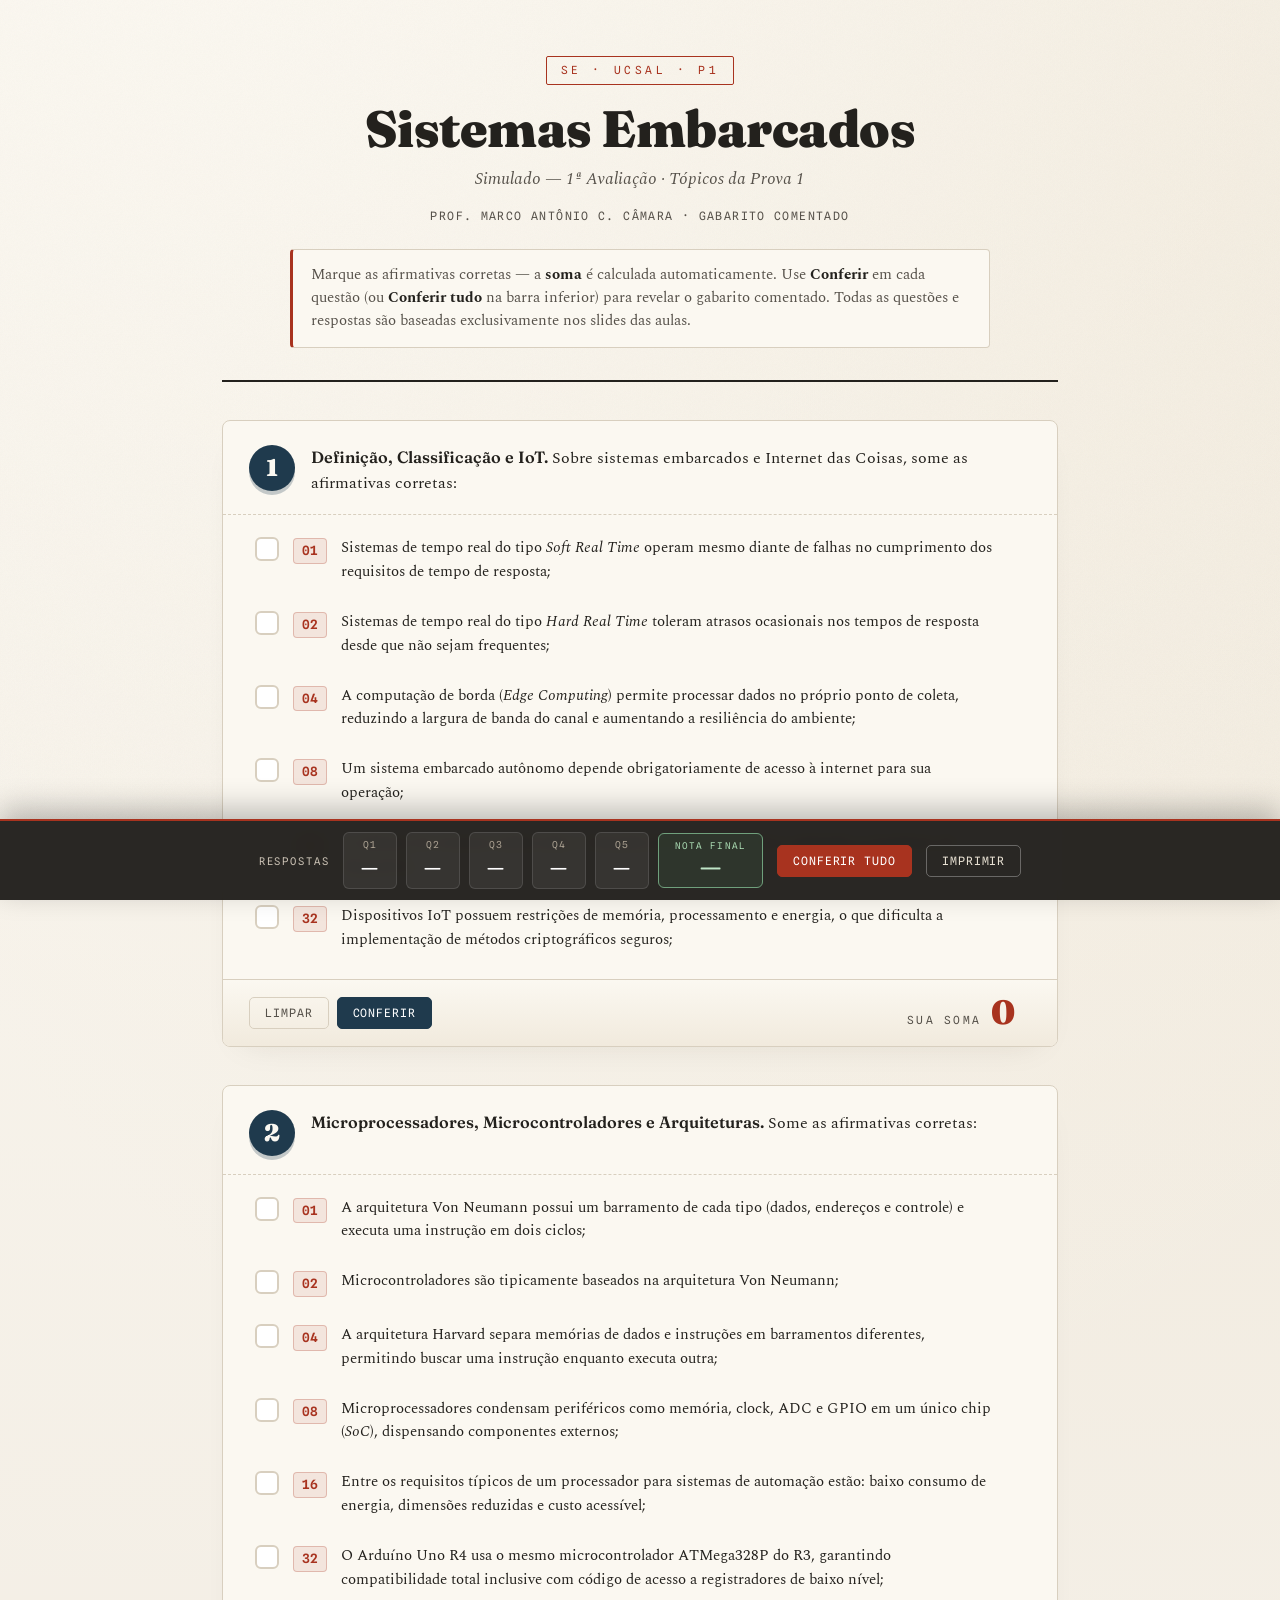
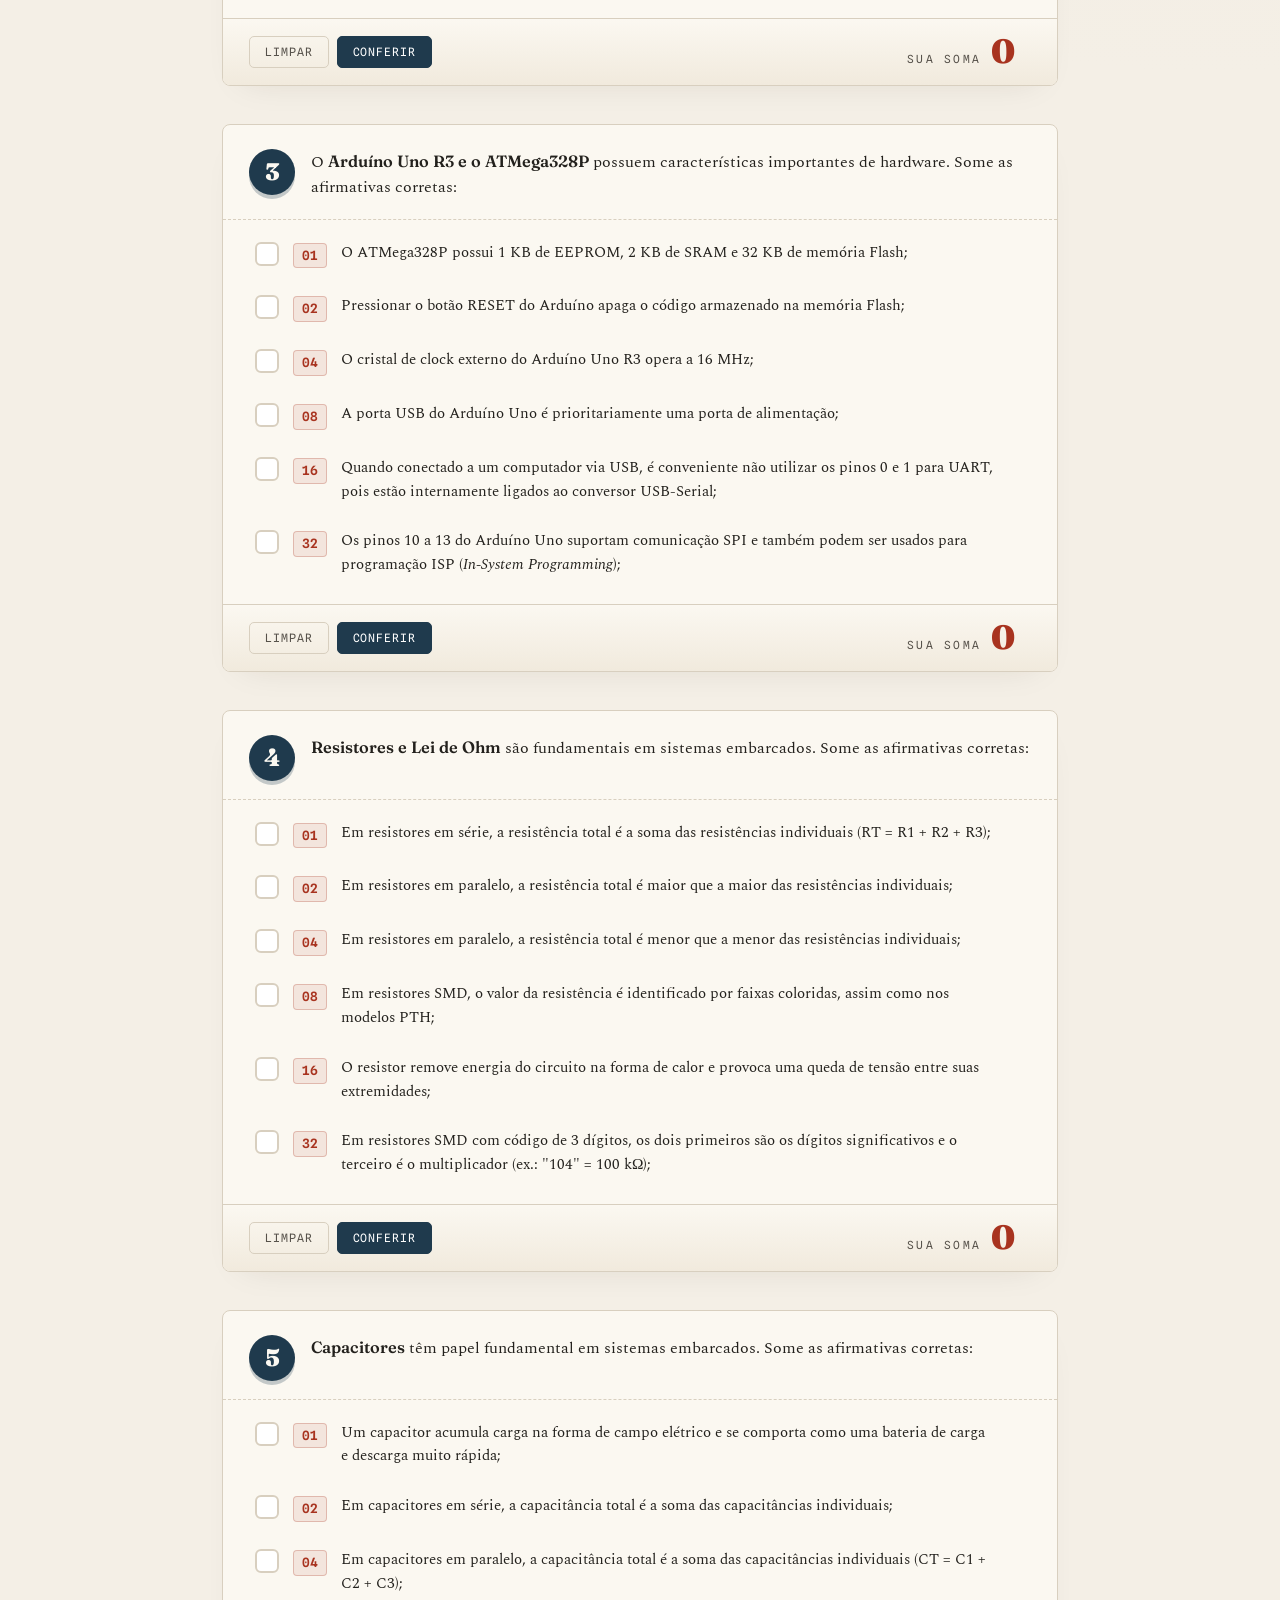
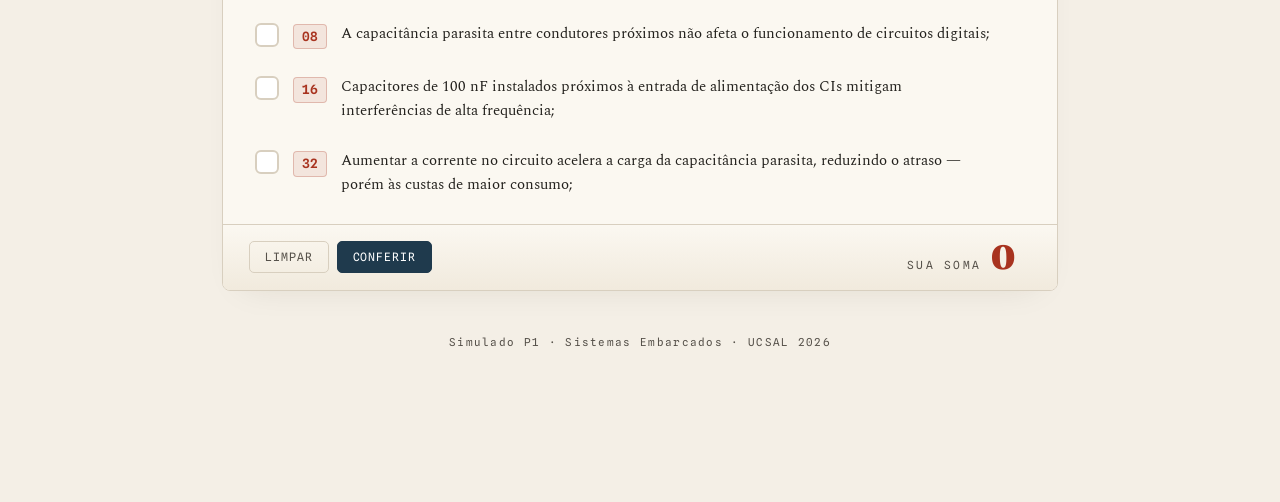
==== Html-Simulados/simulado_p1.html @ 6c6de88a "Add: Htmls de estudo (simulados e etc)" ====
<!DOCTYPE html>
<html lang="pt-BR">
<head>
<meta charset="UTF-8">
<meta name="viewport" content="width=device-width, initial-scale=1.0">
<title>Simulado P1 · Sistemas Embarcados</title>
<link rel="preconnect" href="https://fonts.googleapis.com">
<link rel="preconnect" href="https://fonts.gstatic.com" crossorigin>
<link href="https://fonts.googleapis.com/css2?family=Fraunces:opsz,wght@9..144,400;9..144,600;9..144,900&family=Spectral:ital,wght@0,400;0,500;0,600;1,400&family=Spline+Sans+Mono:wght@500;600&display=swap" rel="stylesheet">
<style>
  :root{
    --paper:#f4efe6; --paper-2:#fbf8f1; --ink:#23211d; --ink-soft:#56514a;
    --line:#d8cfbf; --red:#a8331f; --red-soft:#c75a44; --green:#3f6b4a;
    --green-soft:#e4efe2; --accent:#1f3a4d; --amber:#9a6b1e; --shadow:rgba(40,32,20,.13);
  }
  *{box-sizing:border-box;margin:0;padding:0}
  html{scroll-behavior:smooth}
  body{
    font-family:'Spectral',Georgia,serif;
    background:radial-gradient(circle at 12% -5%,#fbf8f1 0%,transparent 45%),
      radial-gradient(circle at 95% 5%,#efe7d8 0%,transparent 40%),var(--paper);
    color:var(--ink);line-height:1.55;padding:0 0 150px;-webkit-font-smoothing:antialiased;
  }
  body::before{content:"";position:fixed;inset:0;pointer-events:none;z-index:0;
    background-image:url("data:image/svg+xml,%3Csvg xmlns='http://www.w3.org/2000/svg' width='120' height='120'%3E%3Cfilter id='n'%3E%3CfeTurbulence type='fractalNoise' baseFrequency='0.9' numOctaves='2'/%3E%3C/filter%3E%3Crect width='100%25' height='100%25' filter='url(%23n)' opacity='0.035'/%3E%3C/svg%3E");opacity:.6}
  .wrap{max-width:880px;margin:0 auto;padding:0 22px;position:relative;z-index:1}

  header{padding:56px 0 32px;text-align:center;border-bottom:2px solid var(--ink)}
  .tag{display:inline-block;font-family:'Spline Sans Mono',monospace;font-size:.7rem;
    letter-spacing:.32em;text-transform:uppercase;color:var(--red);
    border:1.5px solid var(--red);padding:5px 14px;border-radius:2px;margin-bottom:18px}
  header h1{font-family:'Fraunces',serif;font-weight:900;font-size:clamp(2rem,5.5vw,3.2rem);
    line-height:1.02;letter-spacing:-.01em}
  header .sub{font-style:italic;color:var(--ink-soft);margin-top:10px;font-size:1.05rem}
  header .meta{font-family:'Spline Sans Mono',monospace;font-size:.72rem;letter-spacing:.12em;
    text-transform:uppercase;color:var(--ink-soft);margin-top:16px}
  .rules{margin:24px auto 0;max-width:700px;font-size:.92rem;color:var(--ink-soft);
    background:var(--paper-2);border:1px solid var(--line);border-left:3px solid var(--red);
    padding:14px 18px;border-radius:4px;text-align:left}
  .rules b{color:var(--ink)}
  .disclaimer{margin:14px auto 0;max-width:700px;font-size:.82rem;color:var(--amber);
    font-style:italic;text-align:left;background:#fbf3e3;border:1px solid #ecd9b2;
    border-radius:4px;padding:10px 14px}

  .q{margin-top:38px;background:var(--paper-2);border:1px solid var(--line);
    border-radius:8px;box-shadow:0 14px 34px -22px var(--shadow);overflow:hidden}
  .q-head{display:flex;gap:16px;align-items:flex-start;padding:24px 26px 18px;
    border-bottom:1px dashed var(--line)}
  .q-num{flex:0 0 auto;font-family:'Fraunces',serif;font-weight:900;font-size:1.5rem;
    color:var(--paper-2);background:var(--accent);width:46px;height:46px;border-radius:50%;
    display:grid;place-items:center;line-height:1;box-shadow:0 4px 0 rgba(31,58,77,.25)}
  .q-title{font-size:1.02rem}
  .q-title strong{font-family:'Fraunces',serif;font-weight:600}
  .q-title em{color:var(--accent)}

  ul.opts{list-style:none;padding:8px 18px 14px}
  li.opt{position:relative;border-radius:6px;transition:background .2s}
  li.opt label{display:flex;gap:14px;align-items:flex-start;cursor:pointer;
    padding:13px 14px;border-radius:6px;transition:background .15s}
  li.opt label:hover{background:rgba(31,58,77,.05)}
  .checkbox{flex:0 0 auto;width:24px;height:24px;border:2px solid var(--line);border-radius:6px;
    background:#fff;display:grid;place-items:center;margin-top:1px;transition:.15s}
  .checkbox svg{width:15px;height:15px;stroke:#fff;stroke-width:3.5;fill:none;
    stroke-dasharray:24;stroke-dashoffset:24;transition:stroke-dashoffset .2s}
  input[type=checkbox]{position:absolute;opacity:0;width:0;height:0}
  input:checked + label .checkbox{background:var(--green);border-color:var(--green)}
  input:checked + label .checkbox svg{stroke-dashoffset:0}
  input:focus-visible + label .checkbox{outline:2px solid var(--accent);outline-offset:2px}
  .bit{flex:0 0 auto;font-family:'Spline Sans Mono',monospace;font-weight:600;font-size:.8rem;
    color:var(--red);background:rgba(168,51,31,.09);border:1px solid rgba(168,51,31,.25);
    padding:2px 8px;border-radius:4px;margin-top:2px;min-width:34px;text-align:center}
  input:checked + label .bit{background:var(--red);color:#fff;border-color:var(--red)}
  .opt-txt{font-size:.96rem;color:var(--ink)}

  .expl{display:none;margin:0 14px 10px 52px;font-size:.88rem;color:var(--ink-soft);
    border-left:3px solid var(--line);padding:7px 12px;background:rgba(0,0,0,.018);
    border-radius:0 6px 6px 0}
  .expl .verdict{font-family:'Spline Sans Mono',monospace;font-weight:600;font-size:.7rem;
    letter-spacing:.1em;text-transform:uppercase;margin-right:8px}
  .expl .v-true{color:var(--green)} .expl .v-false{color:var(--red)}
  .revealed .expl{display:block;animation:fade .25s ease}
  @keyframes fade{from{opacity:0;transform:translateY(-3px)}to{opacity:1}}
  .revealed li.opt.should{background:var(--green-soft)}
  .revealed li.opt.shouldnt{background:#f7e9e5}
  .status{font-family:'Spline Sans Mono',monospace;font-size:.68rem;letter-spacing:.06em;
    margin-left:auto;align-self:center;padding:3px 9px;border-radius:20px;white-space:nowrap}
  .st-hit{background:var(--green);color:#fff}
  .st-miss{background:var(--red);color:#fff}
  .st-extra{background:var(--red);color:#fff}
  .st-ok{background:rgba(0,0,0,.06);color:var(--ink-soft)}
  .revealed .checkbox{display:none}

  .q-foot{display:flex;align-items:center;justify-content:space-between;gap:14px;flex-wrap:wrap;
    padding:16px 26px;background:linear-gradient(var(--paper-2),#f1eadd);border-top:1px solid var(--line)}
  .sum-box{display:flex;align-items:baseline;gap:10px}
  .sum-label{font-family:'Spline Sans Mono',monospace;font-size:.7rem;letter-spacing:.2em;
    text-transform:uppercase;color:var(--ink-soft)}
  .sum-val{font-family:'Fraunces',serif;font-weight:900;font-size:2.1rem;color:var(--red);
    line-height:1;min-width:40px}
  .correct-sum{display:none;font-family:'Spline Sans Mono',monospace;font-size:.78rem;
    color:var(--ink-soft);align-self:center}
  .correct-sum b{font-family:'Fraunces',serif;font-size:1.15rem;color:var(--green)}
  .correct-sum.bad b{color:var(--red)}
  .revealed .correct-sum{display:inline}
  .score-box{display:none;align-items:baseline;gap:8px}
  .score-label{font-family:'Spline Sans Mono',monospace;font-size:.68rem;letter-spacing:.18em;text-transform:uppercase;color:var(--ink-soft)}
  .score-val{font-family:'Fraunces',serif;font-weight:900;font-size:1.8rem;line-height:1;color:var(--green)}
  .score-val.bad{color:var(--red)}
  .score-max{font-family:'Spline Sans Mono',monospace;font-size:.76rem;color:var(--ink-soft);align-self:flex-end;padding-bottom:3px}
  .revealed .score-box{display:flex}
  .grade-cell{display:flex;flex-direction:column;align-items:center;background:rgba(63,107,74,.22);border:1.5px solid #6fa07c;border-radius:6px;padding:5px 16px;min-width:90px}
  .grade-cell .g-lbl{font-family:'Spline Sans Mono',monospace;font-size:.58rem;letter-spacing:.12em;text-transform:uppercase;color:#a8d8b0}
  .grade-cell .g-val{font-family:'Fraunces',serif;font-weight:900;font-size:1.5rem;color:#bfe6c8;line-height:1.2}
  .grade-cell .g-sub{font-family:'Spline Sans Mono',monospace;font-size:.58rem;color:#6fa07c;letter-spacing:.06em}
  .foot-btns{display:flex;gap:8px}
  .btn{font-family:'Spline Sans Mono',monospace;font-size:.72rem;letter-spacing:.08em;
    text-transform:uppercase;padding:8px 15px;border-radius:5px;cursor:pointer;border:1.5px solid;transition:.15s}
  .clearbtn{background:none;border-color:var(--line);color:var(--ink-soft)}
  .clearbtn:hover{border-color:var(--red);color:var(--red)}
  .checkbtn{background:var(--accent);border-color:var(--accent);color:#fff}
  .checkbtn:hover{background:#16384c}

  .sheet{position:fixed;left:0;right:0;bottom:0;z-index:20;background:rgba(35,33,29,.97);
    backdrop-filter:blur(8px);color:var(--paper);border-top:2px solid var(--red);
    box-shadow:0 -10px 30px rgba(0,0,0,.25)}
  .sheet-inner{max-width:880px;margin:0 auto;padding:11px 22px;display:flex;align-items:center;
    gap:9px;flex-wrap:wrap;justify-content:center}
  .sheet-title{font-family:'Spline Sans Mono',monospace;font-size:.66rem;letter-spacing:.18em;
    text-transform:uppercase;color:#c9c0b3;margin-right:4px}
  .cell{display:flex;flex-direction:column;align-items:center;background:rgba(255,255,255,.06);
    border:1px solid rgba(255,255,255,.12);border-radius:6px;padding:5px 12px;min-width:54px}
  .cell .c-q{font-family:'Spline Sans Mono',monospace;font-size:.6rem;letter-spacing:.1em;color:#a89e8f}
  .cell .c-v{font-family:'Fraunces',serif;font-weight:900;font-size:1.2rem;color:#fff}
  .cell.filled{background:rgba(168,51,31,.22);border-color:var(--red-soft)}
  .cell.filled .c-v{color:#ffb9a8}
  .cell.match{background:rgba(63,107,74,.32);border-color:#6fa07c}
  .cell.match .c-v{color:#bfe6c8}
  .sheet .btn{margin-left:5px}
  .revealbtn{background:var(--red);border-color:var(--red);color:#fff}
  .revealbtn:hover{background:var(--red-soft)}
  .printbtn{background:none;border-color:rgba(255,255,255,.3);color:#e9e2d4}
  .printbtn:hover{border-color:#fff}

  footer{text-align:center;margin-top:44px;font-family:'Spline Sans Mono',monospace;
    font-size:.68rem;letter-spacing:.12em;color:var(--ink-soft)}
  @media print{body{background:#fff;padding-bottom:0}.sheet,.foot-btns,.tag{display:none}
    .q{box-shadow:none;break-inside:avoid}.revealed .checkbox{display:grid}}
  @media(max-width:560px){.sum-val{font-size:1.7rem}.status{margin-left:0}}
</style>
</head>
<body>
<div class="wrap">
  <header>
    <span class="tag">SE · UCSAL · P1</span>
    <h1>Sistemas Embarcados</h1>
    <p class="sub">Simulado — 1ª Avaliação · Tópicos da Prova 1</p>
    <p class="meta">Prof. Marco Antônio C. Câmara · Gabarito comentado</p>
    <div class="rules">
      Marque as afirmativas corretas — a <b>soma</b> é calculada automaticamente. Use <b>Conferir</b> em cada questão (ou <b>Conferir tudo</b> na barra inferior) para revelar o gabarito comentado. Todas as questões e respostas são baseadas exclusivamente nos slides das aulas.
    </div>
  </header>
  <main id="exam"></main>
  <footer>Simulado P1 · Sistemas Embarcados · UCSAL 2026</footer>
</div>

<div class="sheet">
  <div class="sheet-inner" id="sheet">
    <span class="sheet-title">Respostas</span>
    <button class="btn revealbtn" id="revealAll">Conferir tudo</button>
    <button class="btn printbtn" onclick="window.print()">Imprimir</button>
  </div>
</div>

<script>
// opt: [bit, texto, correta(bool), explicação]
const QUESTIONS = [
  { n:1,
    title:'<strong>Definição, Classificação e IoT.</strong> Sobre sistemas embarcados e Internet das Coisas, some as afirmativas corretas:',
    opts:[
      [1,'Sistemas de tempo real do tipo <em>Soft Real Time</em> operam mesmo diante de falhas no cumprimento dos requisitos de tempo de resposta;',true,'Correto — o slide define Soft Real Time exatamente assim: "operam mesmo diante de falhas na obediência a estes requisitos".'],
      [2,'Sistemas de tempo real do tipo <em>Hard Real Time</em> toleram atrasos ocasionais nos tempos de resposta desde que não sejam frequentes;',false,'Incorreto — Hard Real Time "têm requisitos rígidos, que não podem ser desobedecidos". Qualquer falha de tempo é inaceitável.'],
      [4,'A computação de borda (<em>Edge Computing</em>) permite processar dados no próprio ponto de coleta, reduzindo a largura de banda do canal e aumentando a resiliência do ambiente;',true,'Correto — os slides listam: "Distribuição do processamento; Computação local reduz a largura de banda; Aumenta a resiliência do ambiente, já que mesmo em caso de falhas de comunicação, algumas decisões continuam sendo tomadas".'],
      [8,'Um sistema embarcado autônomo depende obrigatoriamente de acesso à internet para sua operação;',false,'Incorreto — sistemas autônomos "são independentes, não precisam de servidores ou acesso à internet". Recursos de rede, quando existem, são locais.'],
      [16,'O software de sistemas embarcados é chamado de <em>firmware</em> por ficar embutido no hardware do dispositivo;',true,'Correto — o slide afirma: "como são de uso específico, e ficam embutidos no hardware, os softwares para sistemas embarcados são muitas vezes identificados como firmware".'],
      [32,'Dispositivos IoT possuem restrições de memória, processamento e energia, o que dificulta a implementação de métodos criptográficos seguros;',true,'Correto — o slide afirma: "Métodos criptográficos seguros exigem processamento rápido e vigilância contínua, o que atenta contra as características dos dispositivos IoT! Capacidade limitada de processamento; Baixo consumo energético".']
    ]},
  { n:2,
    title:'<strong>Microprocessadores, Microcontroladores e Arquiteturas.</strong> Some as afirmativas corretas:',
    opts:[
      [1,'A arquitetura Von Neumann possui um barramento de cada tipo (dados, endereços e controle) e executa uma instrução em dois ciclos;',true,'Correto — o slide descreve: "Executa uma instrução em dois ciclos; Possui um barramento de cada tipo (dados, endereços e controle)".'],
      [2,'Microcontroladores são tipicamente baseados na arquitetura Von Neumann;',false,'Incorreto — microcontroladores são "tipicamente baseados na arquitetura de Harvard". É o microprocessador que tipicamente usa Von Neumann.'],
      [4,'A arquitetura Harvard separa memórias de dados e instruções em barramentos diferentes, permitindo buscar uma instrução enquanto executa outra;',true,'Correto — o slide descreve: "Consegue buscar uma instrução enquanto executa outra. Isso aumenta o desempenho para aplicações em tempo real".'],
      [8,'Microprocessadores condensam periféricos como memória, clock, ADC e GPIO em um único chip (<em>SoC</em>), dispensando componentes externos;',false,'Incorreto — quem é SoC é o microcontrolador. Microprocessadores "exigem componentes externos essenciais, como memórias, barramentos, clock, interfaces de E/S etc".'],
      [16,'Entre os requisitos típicos de um processador para sistemas de automação estão: baixo consumo de energia, dimensões reduzidas e custo acessível;',true,'Correto — o slide lista exatamente esses três como requisitos típicos de processadores para sistemas de automação.'],
      [32,'O Arduíno Uno R4 usa o mesmo microcontrolador ATMega328P do R3, garantindo compatibilidade total inclusive com código de acesso a registradores de baixo nível;',false,'Incorreto — o R4 usa o Renesas RA4M1, de outro fabricante. "O acesso a recursos de baixo nível exige revisão de projetos feitos para a versão 3". Apenas a compatibilidade básica de linguagem e conectores foi mantida.']
    ]},
  { n:3,
    title:'O <strong>Arduíno Uno R3 e o ATMega328P</strong> possuem características importantes de hardware. Some as afirmativas corretas:',
    opts:[
      [1,'O ATMega328P possui 1 KB de EEPROM, 2 KB de SRAM e 32 KB de memória Flash;',true,'Correto — são as especificações de memória do ATMega328P listadas nos slides.'],
      [2,'Pressionar o botão RESET do Arduíno apaga o código armazenado na memória Flash;',false,'Incorreto — o RESET "reinicializa o sketch armazenado na memória Flash. Não apaga o código, nem coloca o dispositivo em um modo especial".'],
      [4,'O cristal de clock externo do Arduíno Uno R3 opera a 16 MHz;',true,'Correto — o slide afirma: "O Arduíno Uno R3 usa um cristal de 16MHz em seu oscilador".'],
      [8,'A porta USB do Arduíno Uno é prioritariamente uma porta de alimentação;',false,'Incorreto — o slide alerta: "A porta USB é prioritariamente uma porta de comunicação, e não de alimentação! Apenas pequenos projetos devem ser alimentados pela placa de protótipo".'],
      [16,'Quando conectado a um computador via USB, é conveniente não utilizar os pinos 0 e 1 para UART, pois estão internamente ligados ao conversor USB-Serial;',true,'Correto — o slide adverte: "Quando o Arduíno Uno R3 estiver conectado via porta USB a um computador, é conveniente não utilizá-las para UART".'],
      [32,'Os pinos 10 a 13 do Arduíno Uno suportam comunicação SPI e também podem ser usados para programação ISP (<em>In-System Programming</em>);',true,'Correto — o slide descreve: "Suportam comunicação SPI (Serial Peripheral Interface)... Uma função comum em alguns microcontroladores é o uso do SPI para a programação ISP".']
    ]},
  { n:4,
    title:'<strong>Resistores e Lei de Ohm</strong> são fundamentais em sistemas embarcados. Some as afirmativas corretas:',
    opts:[
      [1,'Em resistores em série, a resistência total é a soma das resistências individuais (RT = R1 + R2 + R3);',true,'Correto — o slide apresenta a fórmula RT = R1 + R2 + R3 para o arranjo em série.'],
      [2,'Em resistores em paralelo, a resistência total é maior que a maior das resistências individuais;',false,'Incorreto — em paralelo, "a resistência total é menor que a menor das resistências individuais". O arranjo em paralelo sempre reduz a resistência.'],
      [4,'Em resistores em paralelo, a resistência total é menor que a menor das resistências individuais;',true,'Correto — a fórmula 1/RT = 1/R1 + 1/R2 + 1/R3 sempre resulta em RT menor que qualquer resistência individual.'],
      [8,'Em resistores SMD, o valor da resistência é identificado por faixas coloridas, assim como nos modelos PTH;',false,'Incorreto — em resistores SMD, "o valor normalmente vem gravado no corpo", em código numérico (ex.: "104" = 100 kΩ). As faixas coloridas são exclusivas dos resistores PTH.'],
      [16,'O resistor remove energia do circuito na forma de calor e provoca uma queda de tensão entre suas extremidades;',true,'Correto — o slide descreve: "Remove energia do circuito transformando-a em potência térmica; Provoca uma queda de tensão entre as suas extremidades".'],
      [32,'Em resistores SMD com código de 3 dígitos, os dois primeiros são os dígitos significativos e o terceiro é o multiplicador (ex.: "104" = 100 kΩ);',true,'Correto — o slide exemplifica: "os dois primeiros números indicam os dígitos significativos, o terceiro é o multiplicador; 104 por exemplo é igual a 100KΩ".']
    ]},
  { n:5,
    title:'<strong>Capacitores</strong> têm papel fundamental em sistemas embarcados. Some as afirmativas corretas:',
    opts:[
      [1,'Um capacitor acumula carga na forma de campo elétrico e se comporta como uma bateria de carga e descarga muito rápida;',true,'Correto — o slide descreve: "Acumula tensão sob a forma de campo elétrico interno do componente. Lembra uma bateria com carga e descarga muito rápida".'],
      [2,'Em capacitores em série, a capacitância total é a soma das capacitâncias individuais;',false,'Incorreto — em série, a capacitância total é MENOR que a menor das individuais (1/CT = 1/C1 + 1/C2 + ...). A soma das capacitâncias é a regra do arranjo em PARALELO.'],
      [4,'Em capacitores em paralelo, a capacitância total é a soma das capacitâncias individuais (CT = C1 + C2 + C3);',true,'Correto — o slide afirma: CT = C1 + C2 + C3.'],
      [8,'A capacitância parasita entre condutores próximos não afeta o funcionamento de circuitos digitais;',false,'Incorreto — a capacitância parasita "causa atrasos na representação digital". O tempo de carga não pode ser maior que meio período do sinal, caso contrário ocorre falha na leitura do bit.'],
      [16,'Capacitores de 100 nF instalados próximos à entrada de alimentação dos CIs mitigam interferências de alta frequência;',true,'Correto — o slide descreve: "Interferência de alta frequência pode ser mitigada. Capacitores de 100nF instalados bem próximos à entrada de alimentação".'],
      [32,'Aumentar a corrente no circuito acelera a carga da capacitância parasita, reduzindo o atraso — porém às custas de maior consumo;',true,'Correto — o slide afirma: "A carga fica mais rápida se a corrente for aumentada (maior consumo)" e "Para resolver, é necessário acelerar a carga, aumentando a corrente (e o consumo)".']
    ]}
];

const CHECK='<svg viewBox="0 0 24 24"><polyline points="4 13 9 18 20 6"/></svg>';
const STORE='se_sim_p1_v1';
const N_Q=QUESTIONS.length;
const Q_VAL=10/N_Q;
let saved={}; try{saved=JSON.parse(localStorage.getItem(STORE)||'{}')}catch(e){saved={}}
const exam=document.getElementById('exam');
const correctSum={};

QUESTIONS.forEach(q=>{
  const card=document.createElement('section'); card.className='q'; card.id='q'+q.n;
  let cs=0; q.opts.forEach(o=>{ if(o[2]) cs+=o[0]; }); correctSum[q.n]=cs;
  let optsHTML='';
  q.opts.forEach(o=>{
    const [bit,txt,ok,expl]=o; const id=`q${q.n}_${bit}`;
    const chk=(saved['q'+q.n]||[]).includes(bit)?'checked':'';
    optsHTML+=`
      <li class="opt" id="opt_${id}">
        <input type="checkbox" id="${id}" data-q="${q.n}" data-bit="${bit}" data-ok="${ok?1:0}" ${chk}>
        <label for="${id}">
          <span class="checkbox">${CHECK}</span>
          <span class="bit">${String(bit).padStart(2,'0')}</span>
          <span class="opt-txt">${txt}</span>
          <span class="status" id="stat_${id}"></span>
        </label>
        <div class="expl">
          <span class="verdict ${ok?'v-true':'v-false'}">${ok?'Correta · soma':'Incorreta · não soma'}</span>
          <div style="margin-top:5px">${expl}</div>
        </div>
      </li>`;
  });
  card.innerHTML=`
    <div class="q-head"><div class="q-num">${q.n}</div><div class="q-title">${q.title}</div></div>
    <ul class="opts">${optsHTML}</ul>
    <div class="q-foot">
      <div class="foot-btns">
        <button class="btn clearbtn" data-clear="${q.n}">Limpar</button>
        <button class="btn checkbtn" data-check="${q.n}">Conferir</button>
      </div>
      <div class="sum-box">
        <span class="sum-label">Sua soma</span>
        <span class="sum-val" id="sum${q.n}">0</span>
        <span class="correct-sum" id="csum${q.n}"></span>
      </div>
      <div class="score-box">
        <span class="score-label">Pontos</span>
        <span class="score-val" id="sv${q.n}">—</span>
        <span class="score-max">/ ${Q_VAL.toFixed(2)}</span>
      </div>
    </div>`;
  exam.appendChild(card);
});

const sheet=document.getElementById('sheet');
const firstBtn=document.getElementById('revealAll');
QUESTIONS.forEach(q=>{
  const c=document.createElement('div'); c.className='cell'; c.id='cell'+q.n;
  c.innerHTML=`<span class="c-q">Q${q.n}</span><span class="c-v" id="cv${q.n}">—</span>`;
  sheet.insertBefore(c,firstBtn);
});
const gCell=document.createElement('div'); gCell.className='grade-cell'; gCell.id='gradeCell';
gCell.innerHTML='<span class="g-lbl">Nota Final</span><span class="g-val" id="gradeVal">—</span><span class="g-sub" id="gradeSub"></span>';
sheet.insertBefore(gCell,firstBtn);

function calcQuestionScore(qn){
  const q=QUESTIONS.find(x=>x.n===+qn);
  const nCorrect=q.opts.filter(o=>o[2]).length;
  const perCorrect=Q_VAL/nCorrect;
  let hit=0,extra=0;
  document.querySelectorAll(`input[data-q="${qn}"]`).forEach(b=>{
    if(b.checked&&b.dataset.ok==='1') hit++;
    if(b.checked&&b.dataset.ok==='0') extra++;
  });
  return Math.max(0,hit-extra)*perCorrect;
}

function updateGrade(){
  let total=0,nRevealed=0;
  QUESTIONS.forEach(q=>{
    if(document.getElementById('q'+q.n).classList.contains('revealed')){
      nRevealed++; total+=calcQuestionScore(q.n);
    }
  });
  if(nRevealed===0) return;
  document.getElementById('gradeVal').textContent=total.toFixed(1);
  document.getElementById('gradeSub').textContent=nRevealed===N_Q?'/ 10':'/ 10 (parcial)';
}

function recalc(qn){
  let sum=0; const picked=[];
  document.querySelectorAll(`input[data-q="${qn}"]`).forEach(b=>{
    if(b.checked){sum+=+b.dataset.bit;picked.push(+b.dataset.bit);}});
  document.getElementById('sum'+qn).textContent=sum;
  const cell=document.getElementById('cell'+qn);
  document.getElementById('cv'+qn).textContent=picked.length?sum:'—';
  cell.classList.toggle('filled',picked.length>0);
  saved['q'+qn]=picked; try{localStorage.setItem(STORE,JSON.stringify(saved))}catch(e){}
  if(document.getElementById('q'+qn).classList.contains('revealed')) markCell(qn);
}

function reveal(qn){
  const card=document.getElementById('q'+qn); card.classList.add('revealed');
  document.querySelectorAll(`input[data-q="${qn}"]`).forEach(b=>{
    const id=b.id, ok=b.dataset.ok==='1', li=document.getElementById('opt_'+id),
          st=document.getElementById('stat_'+id);
    li.classList.toggle('should',ok); li.classList.toggle('shouldnt',!ok);
    st.className='status';
    if(ok&&b.checked){st.classList.add('st-hit');st.textContent='✓ acertou';}
    else if(ok&&!b.checked){st.classList.add('st-miss');st.textContent='✗ faltou';}
    else if(!ok&&b.checked){st.classList.add('st-extra');st.textContent='✗ a mais';}
    else{st.classList.add('st-ok');st.textContent='ok';}
  });
  const cs=correctSum[qn], el=document.getElementById('csum'+qn);
  el.innerHTML=`· correta: <b>${cs}</b>`;
  markCell(qn);
  const score=calcQuestionScore(qn);
  const sv=document.getElementById('sv'+qn);
  sv.textContent=score.toFixed(2);
  sv.classList.toggle('bad', score < Q_VAL/2);
  updateGrade();
}
function markCell(qn){
  const userSum=+document.getElementById('sum'+qn).textContent;
  const match=userSum===correctSum[qn];
  document.getElementById('cell'+qn).classList.toggle('match',match);
  document.getElementById('csum'+qn).classList.toggle('bad',!match);
}

document.addEventListener('change',e=>{if(e.target.matches('input[type=checkbox]'))recalc(e.target.dataset.q)});
document.addEventListener('click',e=>{
  if(e.target.matches('[data-clear]')){const qn=e.target.dataset.clear;
    document.querySelectorAll(`input[data-q="${qn}"]`).forEach(b=>b.checked=false);recalc(qn);}
  if(e.target.matches('[data-check]'))reveal(e.target.dataset.check);
  if(e.target.id==='revealAll')QUESTIONS.forEach(q=>reveal(q.n));
});
QUESTIONS.forEach(q=>recalc(q.n));
</script>
</body>
</html>
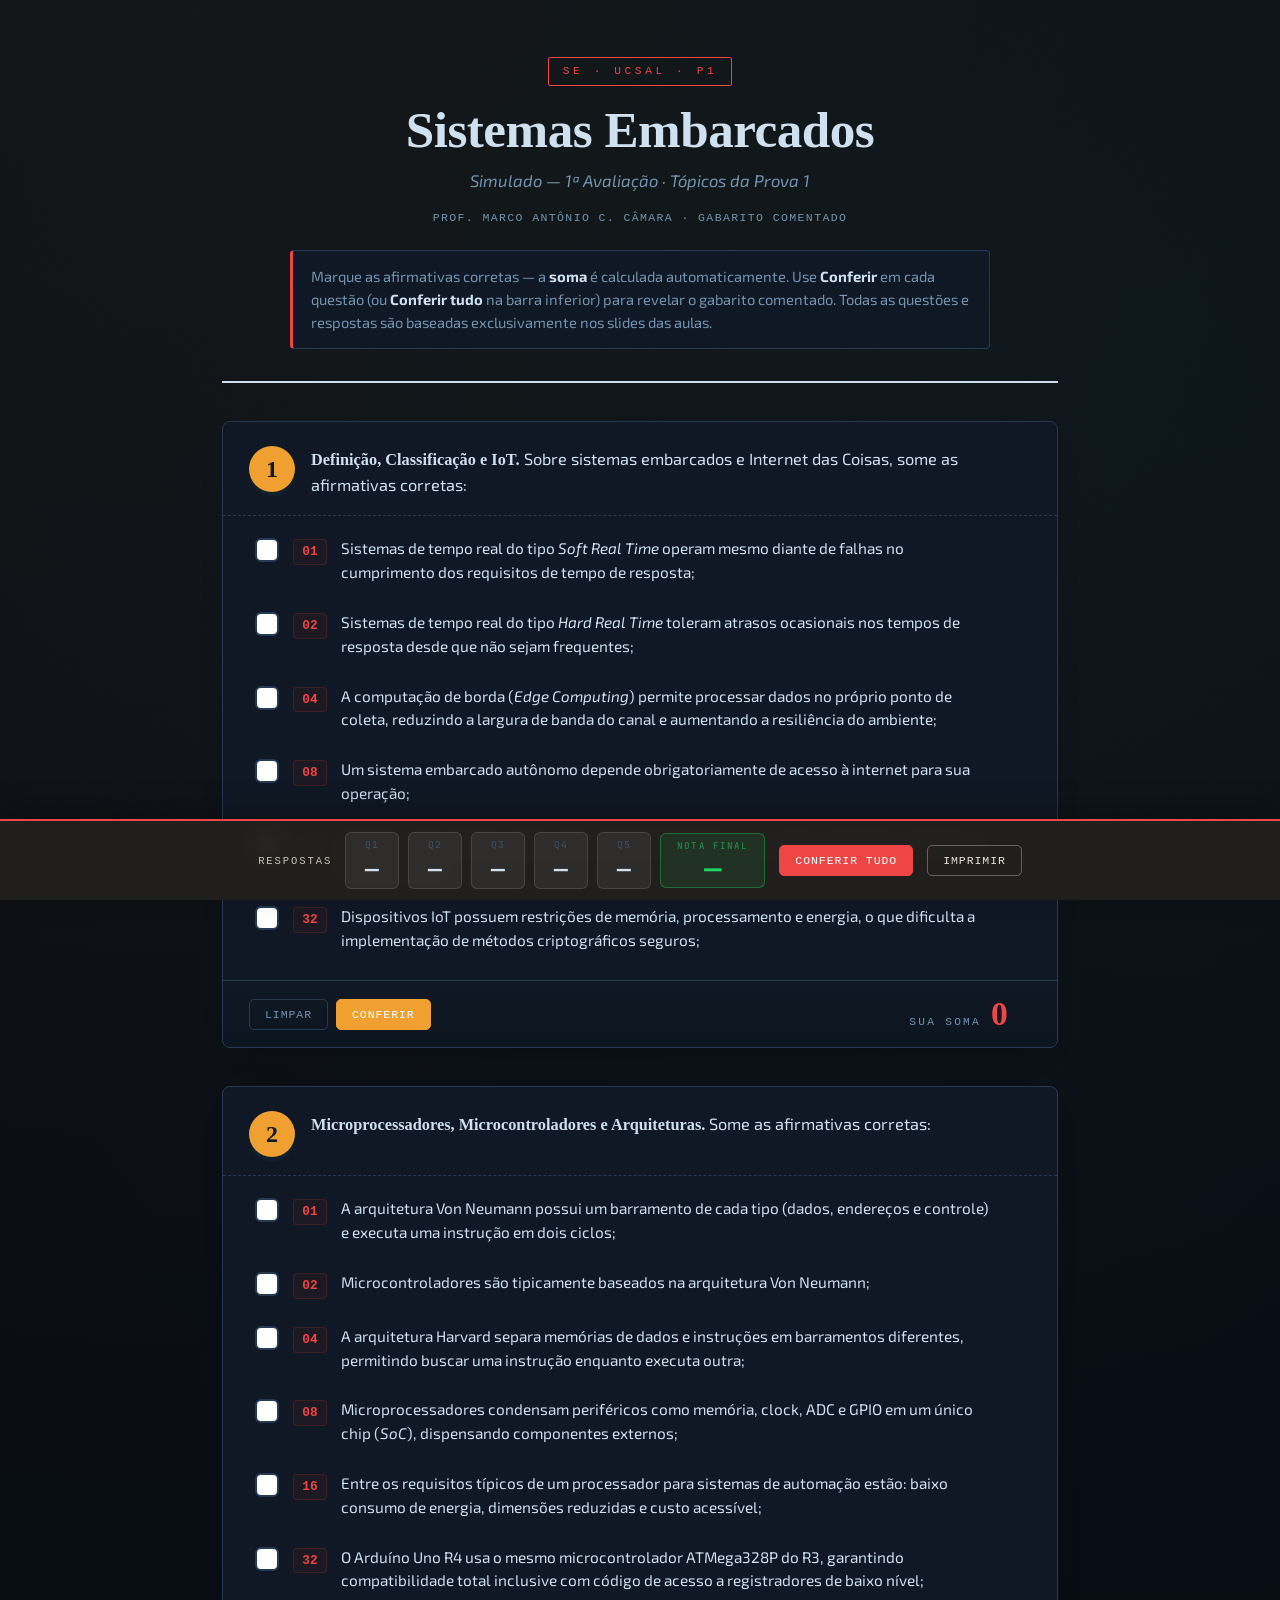
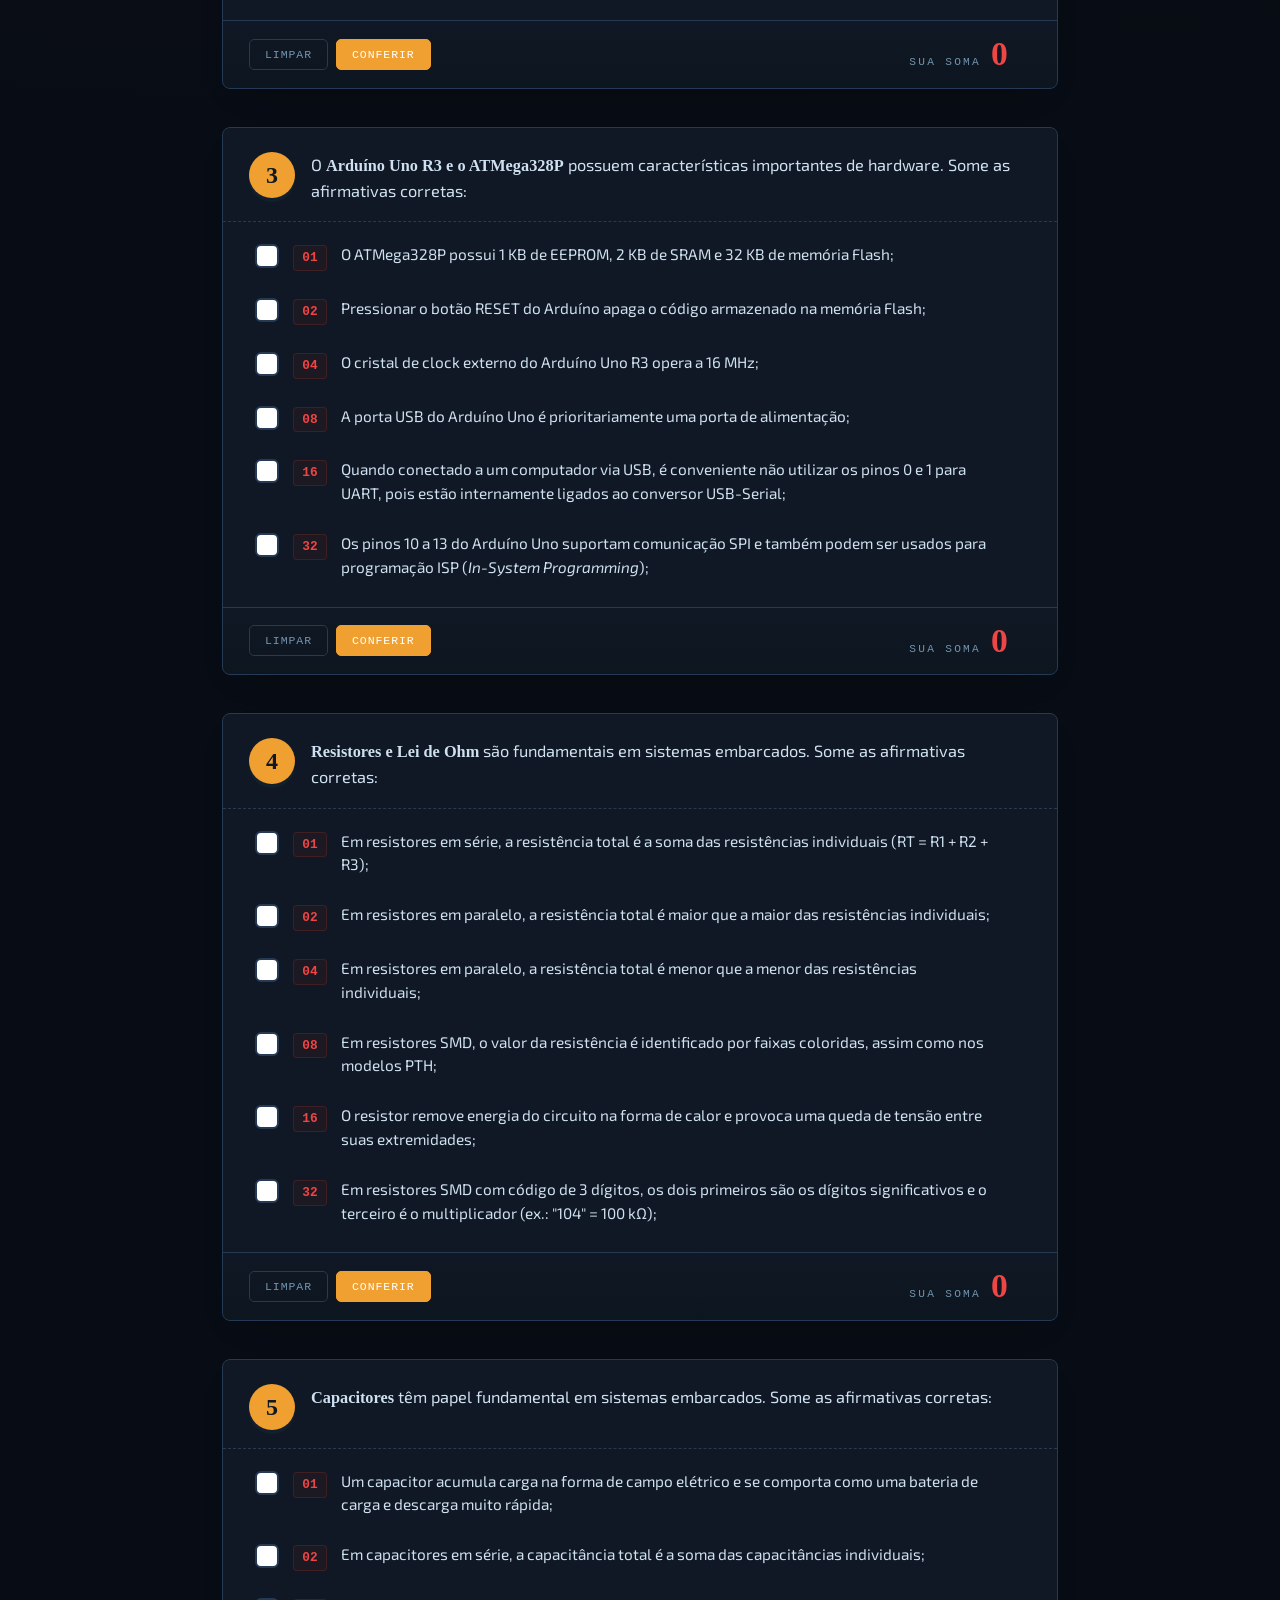
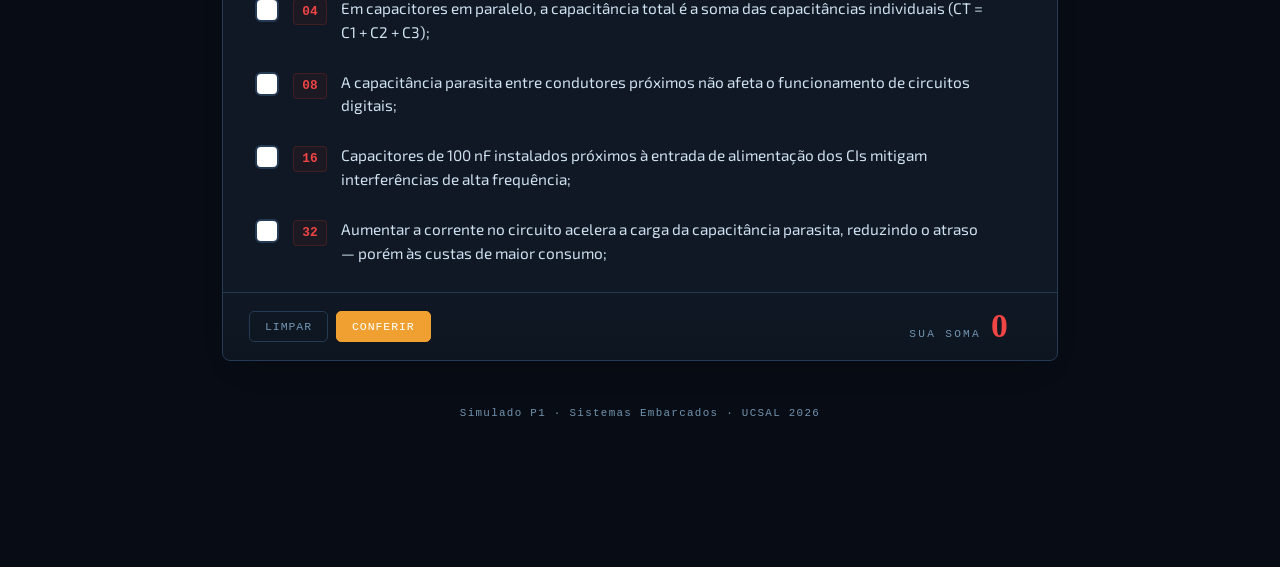
==== commit 01c467e9: "Feat: redesign web Engineering Dark + conteúdo P2 completo Frontend (Html-Simulados/): - Redesign co" ====
--- a/Html-Simulados/simulado_p1.html
+++ b/Html-Simulados/simulado_p1.html
@@ -6,19 +6,19 @@
 <title>Simulado P1 · Sistemas Embarcados</title>
 <link rel="preconnect" href="https://fonts.googleapis.com">
 <link rel="preconnect" href="https://fonts.gstatic.com" crossorigin>
-<link href="https://fonts.googleapis.com/css2?family=Fraunces:opsz,wght@9..144,400;9..144,600;9..144,900&family=Spectral:ital,wght@0,400;0,500;0,600;1,400&family=Spline+Sans+Mono:wght@500;600&display=swap" rel="stylesheet">
+<link href="https://fonts.googleapis.com/css2?family=Exo+2:wght@400;600;700;800;900&family=JetBrains+Mono:wght@400;500;700&display=swap" rel="stylesheet">
 <style>
   :root{
-    --paper:#f4efe6; --paper-2:#fbf8f1; --ink:#23211d; --ink-soft:#56514a;
-    --line:#d8cfbf; --red:#a8331f; --red-soft:#c75a44; --green:#3f6b4a;
-    --green-soft:#e4efe2; --accent:#1f3a4d; --amber:#9a6b1e; --shadow:rgba(40,32,20,.13);
+    --paper:#080c14; --paper-2:#0f1824; --ink:#cfe0f0; --ink-soft:#7294b0;
+    --line:#253a54; --red:#f04545; --red-soft:#f57070; --green:#1ed866;
+    --green-soft:rgba(30,216,102,.1); --accent:#f0a030; --amber:#f0a030; --shadow:rgba(0,0,0,.4);
   }
   *{box-sizing:border-box;margin:0;padding:0}
   html{scroll-behavior:smooth}
   body{
-    font-family:'Spectral',Georgia,serif;
-    background:radial-gradient(circle at 12% -5%,#fbf8f1 0%,transparent 45%),
-      radial-gradient(circle at 95% 5%,#efe7d8 0%,transparent 40%),var(--paper);
+    font-family:'Exo 2',sans-serif;
+    background:radial-gradient(circle at 15% 0%,rgba(240,160,48,.05) 0%,transparent 45%),
+      radial-gradient(circle at 90% 10%,rgba(0,201,170,.04) 0%,transparent 40%),var(--paper);
     color:var(--ink);line-height:1.55;padding:0 0 150px;-webkit-font-smoothing:antialiased;
   }
   body::before{content:"";position:fixed;inset:0;pointer-events:none;z-index:0;
@@ -57,7 +57,7 @@
   li.opt{position:relative;border-radius:6px;transition:background .2s}
   li.opt label{display:flex;gap:14px;align-items:flex-start;cursor:pointer;
     padding:13px 14px;border-radius:6px;transition:background .15s}
-  li.opt label:hover{background:rgba(31,58,77,.05)}
+  li.opt label:hover{background:rgba(240,160,48,.06)}
   .checkbox{flex:0 0 auto;width:24px;height:24px;border:2px solid var(--line);border-radius:6px;
     background:#fff;display:grid;place-items:center;margin-top:1px;transition:.15s}
   .checkbox svg{width:15px;height:15px;stroke:#fff;stroke-width:3.5;fill:none;
@@ -81,7 +81,7 @@
   .revealed .expl{display:block;animation:fade .25s ease}
   @keyframes fade{from{opacity:0;transform:translateY(-3px)}to{opacity:1}}
   .revealed li.opt.should{background:var(--green-soft)}
-  .revealed li.opt.shouldnt{background:#f7e9e5}
+  .revealed li.opt.shouldnt{background:rgba(240,69,69,.1)}
   .status{font-family:'Spline Sans Mono',monospace;font-size:.68rem;letter-spacing:.06em;
     margin-left:auto;align-self:center;padding:3px 9px;border-radius:20px;white-space:nowrap}
   .st-hit{background:var(--green);color:#fff}
@@ -91,7 +91,7 @@
   .revealed .checkbox{display:none}
 
   .q-foot{display:flex;align-items:center;justify-content:space-between;gap:14px;flex-wrap:wrap;
-    padding:16px 26px;background:linear-gradient(var(--paper-2),#f1eadd);border-top:1px solid var(--line)}
+    padding:16px 26px;background:linear-gradient(var(--paper-2),rgba(0,0,0,.12));border-top:1px solid var(--line)}
   .sum-box{display:flex;align-items:baseline;gap:10px}
   .sum-label{font-family:'Spline Sans Mono',monospace;font-size:.7rem;letter-spacing:.2em;
     text-transform:uppercase;color:var(--ink-soft)}
@@ -108,17 +108,17 @@
   .score-val.bad{color:var(--red)}
   .score-max{font-family:'Spline Sans Mono',monospace;font-size:.76rem;color:var(--ink-soft);align-self:flex-end;padding-bottom:3px}
   .revealed .score-box{display:flex}
-  .grade-cell{display:flex;flex-direction:column;align-items:center;background:rgba(63,107,74,.22);border:1.5px solid #6fa07c;border-radius:6px;padding:5px 16px;min-width:90px}
-  .grade-cell .g-lbl{font-family:'Spline Sans Mono',monospace;font-size:.58rem;letter-spacing:.12em;text-transform:uppercase;color:#a8d8b0}
-  .grade-cell .g-val{font-family:'Fraunces',serif;font-weight:900;font-size:1.5rem;color:#bfe6c8;line-height:1.2}
-  .grade-cell .g-sub{font-family:'Spline Sans Mono',monospace;font-size:.58rem;color:#6fa07c;letter-spacing:.06em}
+  .grade-cell{display:flex;flex-direction:column;align-items:center;background:rgba(30,216,102,.1);border:1.5px solid rgba(30,216,102,.35);border-radius:6px;padding:5px 16px;min-width:90px}
+  .grade-cell .g-lbl{font-family:'JetBrains Mono',monospace;font-size:.58rem;letter-spacing:.12em;text-transform:uppercase;color:rgba(30,216,102,.6)}
+  .grade-cell .g-val{font-family:'Exo 2',sans-serif;font-weight:900;font-size:1.5rem;color:#1ed866;line-height:1.2}
+  .grade-cell .g-sub{font-family:'JetBrains Mono',monospace;font-size:.58rem;color:rgba(30,216,102,.5);letter-spacing:.06em}
   .foot-btns{display:flex;gap:8px}
   .btn{font-family:'Spline Sans Mono',monospace;font-size:.72rem;letter-spacing:.08em;
     text-transform:uppercase;padding:8px 15px;border-radius:5px;cursor:pointer;border:1.5px solid;transition:.15s}
   .clearbtn{background:none;border-color:var(--line);color:var(--ink-soft)}
   .clearbtn:hover{border-color:var(--red);color:var(--red)}
   .checkbtn{background:var(--accent);border-color:var(--accent);color:#fff}
-  .checkbtn:hover{background:#16384c}
+  .checkbtn:hover{background:#c88020}
 
   .sheet{position:fixed;left:0;right:0;bottom:0;z-index:20;background:rgba(35,33,29,.97);
     backdrop-filter:blur(8px);color:var(--paper);border-top:2px solid var(--red);
@@ -129,12 +129,12 @@
     text-transform:uppercase;color:#c9c0b3;margin-right:4px}
   .cell{display:flex;flex-direction:column;align-items:center;background:rgba(255,255,255,.06);
     border:1px solid rgba(255,255,255,.12);border-radius:6px;padding:5px 12px;min-width:54px}
-  .cell .c-q{font-family:'Spline Sans Mono',monospace;font-size:.6rem;letter-spacing:.1em;color:#a89e8f}
-  .cell .c-v{font-family:'Fraunces',serif;font-weight:900;font-size:1.2rem;color:#fff}
-  .cell.filled{background:rgba(168,51,31,.22);border-color:var(--red-soft)}
-  .cell.filled .c-v{color:#ffb9a8}
-  .cell.match{background:rgba(63,107,74,.32);border-color:#6fa07c}
-  .cell.match .c-v{color:#bfe6c8}
+  .cell .c-q{font-family:'JetBrains Mono',monospace;font-size:.6rem;letter-spacing:.1em;color:#3a526a}
+  .cell .c-v{font-family:'Exo 2',sans-serif;font-weight:900;font-size:1.2rem;color:#cfe0f0}
+  .cell.filled{background:rgba(240,69,69,.18);border-color:var(--red-soft)}
+  .cell.filled .c-v{color:#f57070}
+  .cell.match{background:rgba(30,216,102,.15);border-color:rgba(30,216,102,.4)}
+  .cell.match .c-v{color:#1ed866}
   .sheet .btn{margin-left:5px}
   .revealbtn{background:var(--red);border-color:var(--red);color:#fff}
   .revealbtn:hover{background:var(--red-soft)}
